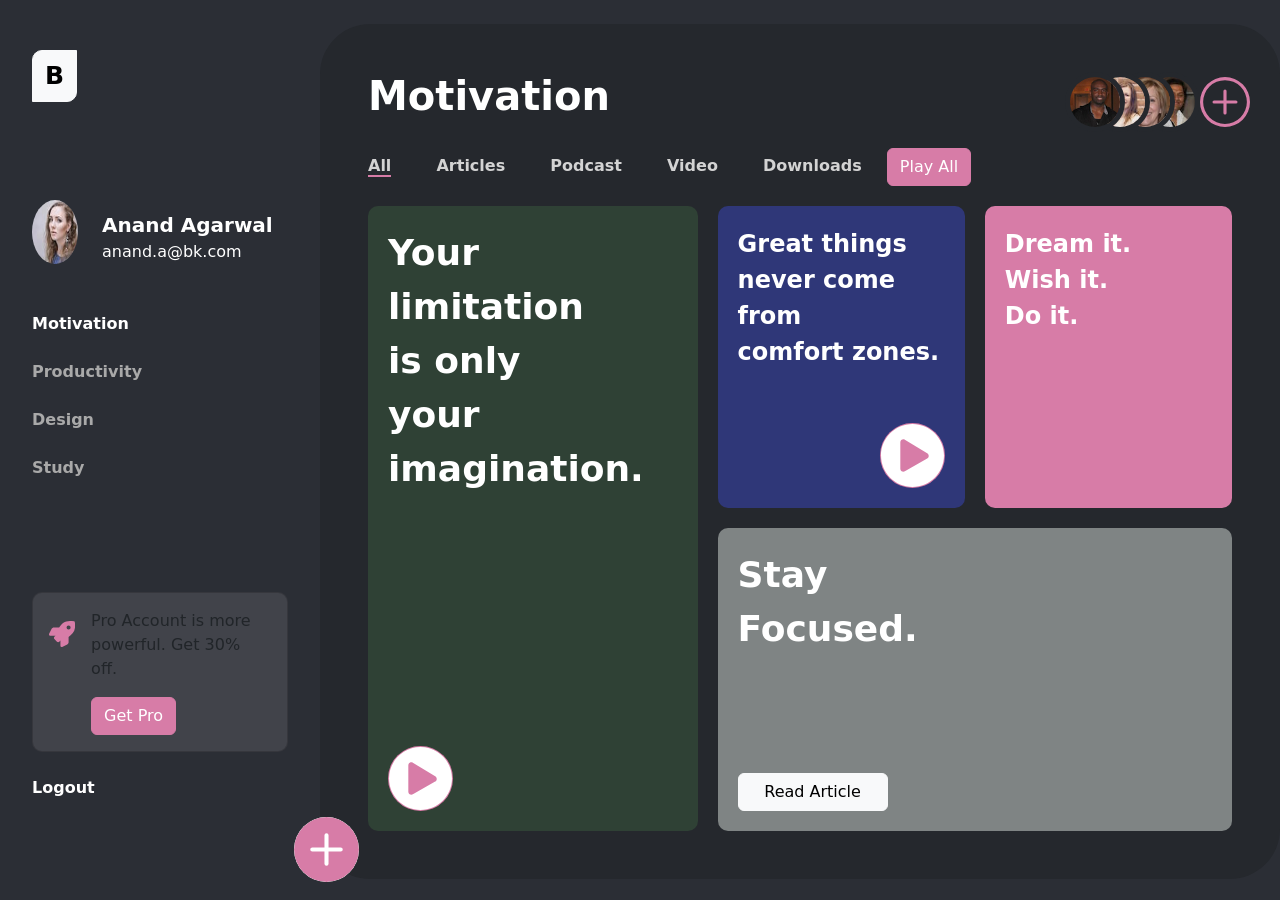
==== index.html @ 62f1b7c0 "first version" ====
<!doctype html>
<html lang="en">
  <head>
    <!-- Required meta tags -->
    <meta charset="utf-8">
    <meta name="viewport" content="width=device-width, initial-scale=1">

    <!-- Bootstrap CSS -->
    <link href="https://cdn.jsdelivr.net/npm/bootstrap@5.0.1/dist/css/bootstrap.min.css" rel="stylesheet" integrity="sha384-+0n0xVW2eSR5OomGNYDnhzAbDsOXxcvSN1TPprVMTNDbiYZCxYbOOl7+AMvyTG2x" crossorigin="anonymous">
    <!-- FontAwesome -->
    <link rel="stylesheet" type="text/css" href="all.css">
    <!-- custom CSS -->
    <link rel="stylesheet" type="text/css" href="index.css">

    <title>SocialComment</title>
  </head>
  <body>
  	<div class="container-fluid">
  		<div class="row">
  			<aside class="col-lg-3">
  				<button class="btn btn-light" id="logo">B</button>
  				<div id="user-profile" class="row my-5">
  					<img src="img1.jpg" alt="img1" class="col-lg-3 img-fluid">
  					<div class="col-lg-9">
  						<p>Anand Agarwal</p>
  						<a href="mailto:anand.a@bk.com">anand.a@bk.com</a>
  					</div>
  				</div>
  				<nav id="side-nav">
  					<div class="row my-4">
  						<a href="#" class="active">Motivation</a>
  					</div>
  					<div class="row my-4">
  						<a href="#">Productivity</a>
  						<!-- <button class="btn btn-primary">New Added</button> -->
  					</div>
  					<div class="row my-4">
  						<a href="#">Design</a>
  					</div>
  					<div class="row my-4">
  						<a href="#">Study</a>
  					</div>
  				</nav>
  				<div class="card" id="pro-card">
  					<svg aria-hidden="true" focusable="false" data-prefix="fas" data-icon="rocket" class="svg-inline--fa fa-rocket fa-w-16" role="img" xmlns="http://www.w3.org/2000/svg" viewBox="0 0 512 512"><path fill="currentColor" d="M505.12019,19.09375c-1.18945-5.53125-6.65819-11-12.207-12.1875C460.716,0,435.507,0,410.40747,0,307.17523,0,245.26909,55.20312,199.05238,128H94.83772c-16.34763.01562-35.55658,11.875-42.88664,26.48438L2.51562,253.29688A28.4,28.4,0,0,0,0,264a24.00867,24.00867,0,0,0,24.00582,24H127.81618l-22.47457,22.46875c-11.36521,11.36133-12.99607,32.25781,0,45.25L156.24582,406.625c11.15623,11.1875,32.15619,13.15625,45.27726,0l22.47457-22.46875V488a24.00867,24.00867,0,0,0,24.00581,24,28.55934,28.55934,0,0,0,10.707-2.51562l98.72834-49.39063c14.62888-7.29687,26.50776-26.5,26.50776-42.85937V312.79688c72.59753-46.3125,128.03493-108.40626,128.03493-211.09376C512.07526,76.5,512.07526,51.29688,505.12019,19.09375ZM384.04033,168A40,40,0,1,1,424.05,128,40.02322,40.02322,0,0,1,384.04033,168Z"></path></svg>
  					<div class="card-body">
	  					<div class="card-text">Pro Account is more powerful. Get 30% off.</div>
	  					<a class="btn btn-primary" href="#">Get Pro</a>
  					</div>
  				</div>
  				<div class="row my-4">
  					<a id="logout" href="#">Logout</a>
  				</div>
  			</aside>
  			<main class="col-lg-9 mt-4" id="main">
  				<div class="row">
  					<h1 id="title" class="col-lg-6">Motivation</h1>
  					<div class="col-lg-6" id="shared-users">
  						<img src="img2.jpg" class="img-fluid">
  						<img src="img3.jpg" class="img-fluid">
  						<img src="img4.jpg" class="img-fluid">
  						<img src="img5.jpg" class="img-fluid">
  						<svg xmlns="http://www.w3.org/2000/svg" fill="currentColor" class="bi bi-plus-circle" viewBox="0 0 16 16" id="add-shared-user">
						  <path d="M8 15A7 7 0 1 1 8 1a7 7 0 0 1 0 14zm0 1A8 8 0 1 0 8 0a8 8 0 0 0 0 16z"/>
						  <path d="M8 4a.5.5 0 0 1 .5.5v3h3a.5.5 0 0 1 0 1h-3v3a.5.5 0 0 1-1 0v-3h-3a.5.5 0 0 1 0-1h3v-3A.5.5 0 0 1 8 4z"/>
						</svg>
  					</div>
  				</div>
  				<nav id="top-nav">
  					<a href="#" class="active">All</a>
  					<a href="#">Articles</a>
  					<a href="#">Podcast</a>
  					<a href="#">Video</a>
  					<a href="#">Downloads</a>
  					<button class="btn btn-primary">Play All</button>
  				</nav>
  				<div id="content">
	  				<div id="green">
	  					<p>Your<br> limitation<br> is only<br> your<br> imagination.</p>
	  					<svg aria-hidden="true" focusable="false" data-prefix="fas" data-icon="play-circle" class="svg-inline--fa fa-play-circle fa-w-16" role="img" xmlns="http://www.w3.org/2000/svg" viewBox="0 0 512 512"><path fill="currentColor" d="M256 8C119 8 8 119 8 256s111 248 248 248 248-111 248-248S393 8 256 8zm115.7 272l-176 101c-15.8 8.8-35.7-2.5-35.7-21V152c0-18.4 19.8-29.8 35.7-21l176 107c16.4 9.2 16.4 32.9 0 42z"></path></svg>
	  				</div>
	  				<div id="blue">
	  					<p>Great things<br> never come from<br> comfort zones.</p>
	  					<svg aria-hidden="true" focusable="false" data-prefix="fas" data-icon="play-circle" class="svg-inline--fa fa-play-circle fa-w-16" role="img" xmlns="http://www.w3.org/2000/svg" viewBox="0 0 512 512"><path fill="currentColor" d="M256 8C119 8 8 119 8 256s111 248 248 248 248-111 248-248S393 8 256 8zm115.7 272l-176 101c-15.8 8.8-35.7-2.5-35.7-21V152c0-18.4 19.8-29.8 35.7-21l176 107c16.4 9.2 16.4 32.9 0 42z"></path></svg>
	  				</div>
	  				<div id="pink">
	  					<p>Dream it.<br> Wish it.<br> Do it.</p>
	  				</div>
	  				<div id="gray">
	  					<p>Stay<br> Focused.</p>
	  					<button class="btn btn-light">Read Article</button>
	  				</div>
	  			</div>
  			</main>
  			<svg xmlns="http://www.w3.org/2000/svg" fill="currentColor" class="bi bi-plus-circle-fill" viewBox="0 0 16 16" id="add-button">
	 			<path d="M16 8A8 8 0 1 1 0 8a8 8 0 0 1 16 0zM8.5 4.5a.5.5 0 0 0-1 0v3h-3a.5.5 0 0 0 0 1h3v3a.5.5 0 0 0 1 0v-3h3a.5.5 0 0 0 0-1h-3v-3z"/>
			</svg>
  		</div>
  	</div>
    <!-- Option 1: Bootstrap Bundle with Popper -->
    <script src="https://cdn.jsdelivr.net/npm/bootstrap@5.0.1/dist/js/bootstrap.bundle.min.js" integrity="sha384-gtEjrD/SeCtmISkJkNUaaKMoLD0//ElJ19smozuHV6z3Iehds+3Ulb9Bn9Plx0x4" crossorigin="anonymous"></script>
  </body>
</html>
---- index.css ----
body {
	background-color: rgb(43,46,53);
	border-radius: 10px;
	color: white;
	/*font-family: --bs-font-sans-serif, Arial, Verdana, Helvetica;*/
}
aside.col-lg-3 {
	padding: 0 2em;
}

#logo {
	margin: 50px 10px 50px 0px;
	border-radius: 10px 0px 10px 0px;
	font-size: 25px;
	font-weight: bold;
}

#user-profile img {
	border-radius: 50%;
}

#user-profile p {
	margin-bottom: 0;
	margin-top: 10px;
	font-weight: bold;
	font-size: 20px;
}

#user-profile a {
	text-decoration: none;
	color: white;
	display: inline;
}
#user-profile a:hover {
	text-decoration: underline;
}

#side-nav a,
#logout {
	text-decoration: none;
	color: darkgray;
	font-weight: bold;
}
#side-nav a.active {
	color: white;
}
#side-nav a:hover,
#logout {
	color: white;
}

#pro-card {
	background-color: rgb(65,67,74);
	border-radius: 10px;
	display: flex;
	flex-direction: row;
	margin-top: 7em;
}
#pro-card svg {
	height: 50px;
	width: auto;
	margin: 1em 0 auto 1em;
	color: rgb(215,124,167);
}
#pro-card a {
	margin-top: 1em;
}

main#main {
	background-color: rgb(37,40,45);
	padding: 3em;
	border-radius: 50px;
	height: 95vh;
	display: grid;
	grid-template-columns: 1fr;
	grid-template-rows: 2fr 1fr 17fr;
}

#shared-users img {
	border-radius: 50%;
	border: 5px solid rgb(37,40,45);
	position: absolute;
	height: 60px;
	width: auto;
	float: right;
}
#shared-users img:nth-child(1) {
	right: 155px;
	z-index: 3
}
#shared-users img:nth-child(2) {
	right: 130px;
	z-index: 2
}
#shared-users img:nth-child(3) {
	right: 105px;
	z-index: 1
}
#shared-users img:nth-child(4) {
	right: 80px;
	z-index: 0
}
#add-shared-user {
	color: rgb(215,124,167);
	height: 50px;
	width: 50px;
	position: absolute;
	right: 30px;
	margin-top: 5px;
}
#top-nav {
	margin-left: -20px;
}
#top-nav a {
	text-decoration: none;
	color: lightgray;
	margin: 0px 20px; 
	font-weight: bold;
}
#top-nav a:hover,
#top-nav a.active {
	border-bottom: 2px solid rgb(215,124,167);
}


#green {
	background-color: rgb(47,65,53);
	grid-row: 1/3;
}
#green p{
	margin: 20px;
	font-size: 36px;
}
#green svg {
	margin: 20px;
}
#blue svg {
	position: absolute;
	right: 0;
	bottom: 0;
	margin: 20px;
}
#green svg,
#blue svg {
	width: 65px;
	background-color: rgb(215,124,167);
	border-radius: 50%;
	border: 0px solid rgb(215,124,167);
}
#blue {
	background-color: rgb(47,55,120);
	grid-column: 2/3;
	position: relative;
}
#pink {
	background-color: rgb(215,124,167);
	grid-column: 3/4;
}
#blue p,
#pink p {
	margin: 20px;
	font-size: 24px;
}
#gray {
	background-color: rgb(127,132,132);
	grid-column: 2/4;
}
#gray p {
	margin: 20px;
	font-size: 36px;
}
#gray button {
	margin: 20px;
	width: 150px;
}
#content {
	display: grid;
	grid-template-columns: 4fr 3fr 3fr;
	grid-template-rows: 1fr 1fr;
	grid-gap: 20px;

	position: relative;
	overflow: scroll;
	margin-top: 20px;
}
#content div {
	border-radius: 10px;
	font-weight: bold;
	display: flex;
	justify-content: space-between;
	flex-direction: column;
}
h1#title {
	font-weight: bolder;
}
.btn-primary,
.btn-primary:hover {
	background-color: rgb(215,124,167);
	border-color: rgb(215,124,167);
}
#add-button {
	position: absolute;
	bottom: 18px;
	width: 65px;
	color: rgb(215,124,167);
	background-color: white;
	left: 23%;
	padding: 0;
	border-radius: 50%;
}
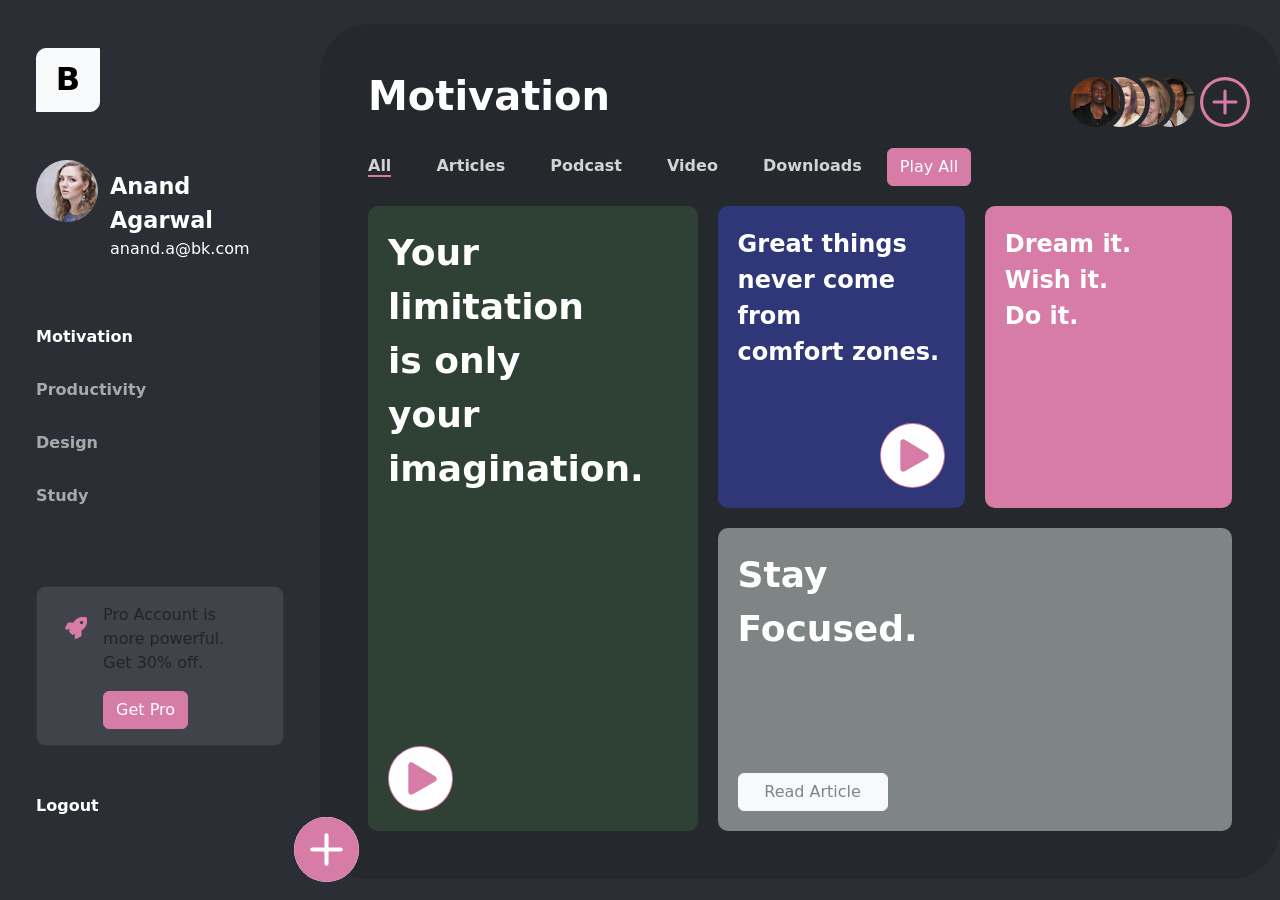
==== commit bb98b815: "fine tuning, using grid for sidebar" ====
--- a/index.html
+++ b/index.html
@@ -18,37 +18,43 @@
   	<div class="container-fluid">
   		<div class="row">
   			<aside class="col-lg-3">
-  				<button class="btn btn-light" id="logo">B</button>
-  				<div id="user-profile" class="row my-5">
-  					<img src="img1.jpg" alt="img1" class="col-lg-3 img-fluid">
+          <div class="row">
+  				  <button class="btn btn-light" id="logo">B</button>
+          </div>
+  				<div id="user-profile" class="row">
+            <div class="col-lg-3">
+  					  <img src="img1.jpg" alt="img1" class="img-fluid"> 
+            </div>    
   					<div class="col-lg-9">
   						<p>Anand Agarwal</p>
   						<a href="mailto:anand.a@bk.com">anand.a@bk.com</a>
   					</div>
   				</div>
-  				<nav id="side-nav">
-  					<div class="row my-4">
+  				<nav id="side-nav" class="row">
+  					<div class="row">
   						<a href="#" class="active">Motivation</a>
   					</div>
-  					<div class="row my-4">
+  					<div class="row">
   						<a href="#">Productivity</a>
   						<!-- <button class="btn btn-primary">New Added</button> -->
   					</div>
-  					<div class="row my-4">
+  					<div class="row">
   						<a href="#">Design</a>
   					</div>
-  					<div class="row my-4">
+  					<div class="row">
   						<a href="#">Study</a>
   					</div>
   				</nav>
-  				<div class="card" id="pro-card">
-  					<svg aria-hidden="true" focusable="false" data-prefix="fas" data-icon="rocket" class="svg-inline--fa fa-rocket fa-w-16" role="img" xmlns="http://www.w3.org/2000/svg" viewBox="0 0 512 512"><path fill="currentColor" d="M505.12019,19.09375c-1.18945-5.53125-6.65819-11-12.207-12.1875C460.716,0,435.507,0,410.40747,0,307.17523,0,245.26909,55.20312,199.05238,128H94.83772c-16.34763.01562-35.55658,11.875-42.88664,26.48438L2.51562,253.29688A28.4,28.4,0,0,0,0,264a24.00867,24.00867,0,0,0,24.00582,24H127.81618l-22.47457,22.46875c-11.36521,11.36133-12.99607,32.25781,0,45.25L156.24582,406.625c11.15623,11.1875,32.15619,13.15625,45.27726,0l22.47457-22.46875V488a24.00867,24.00867,0,0,0,24.00581,24,28.55934,28.55934,0,0,0,10.707-2.51562l98.72834-49.39063c14.62888-7.29687,26.50776-26.5,26.50776-42.85937V312.79688c72.59753-46.3125,128.03493-108.40626,128.03493-211.09376C512.07526,76.5,512.07526,51.29688,505.12019,19.09375ZM384.04033,168A40,40,0,1,1,424.05,128,40.02322,40.02322,0,0,1,384.04033,168Z"></path></svg>
-  					<div class="card-body">
-	  					<div class="card-text">Pro Account is more powerful. Get 30% off.</div>
-	  					<a class="btn btn-primary" href="#">Get Pro</a>
-  					</div>
-  				</div>
-  				<div class="row my-4">
+          <div class="row pt-5">
+    				<div class="card" id="pro-card">
+    					<svg aria-hidden="true" focusable="false" data-prefix="fas" data-icon="rocket" class="svg-inline--fa fa-rocket fa-w-16" role="img" xmlns="http://www.w3.org/2000/svg" viewBox="0 0 512 512"><path fill="currentColor" d="M505.12019,19.09375c-1.18945-5.53125-6.65819-11-12.207-12.1875C460.716,0,435.507,0,410.40747,0,307.17523,0,245.26909,55.20312,199.05238,128H94.83772c-16.34763.01562-35.55658,11.875-42.88664,26.48438L2.51562,253.29688A28.4,28.4,0,0,0,0,264a24.00867,24.00867,0,0,0,24.00582,24H127.81618l-22.47457,22.46875c-11.36521,11.36133-12.99607,32.25781,0,45.25L156.24582,406.625c11.15623,11.1875,32.15619,13.15625,45.27726,0l22.47457-22.46875V488a24.00867,24.00867,0,0,0,24.00581,24,28.55934,28.55934,0,0,0,10.707-2.51562l98.72834-49.39063c14.62888-7.29687,26.50776-26.5,26.50776-42.85937V312.79688c72.59753-46.3125,128.03493-108.40626,128.03493-211.09376C512.07526,76.5,512.07526,51.29688,505.12019,19.09375ZM384.04033,168A40,40,0,1,1,424.05,128,40.02322,40.02322,0,0,1,384.04033,168Z"></path></svg>
+    					<div class="card-body">
+  	  					<div class="card-text">Pro Account is more powerful. Get 30% off.</div>
+  	  					<a class="btn btn-primary" href="#">Get Pro</a>
+    					</div>
+    				</div>
+          </div>
+  				<div class="row">
   					<a id="logout" href="#">Logout</a>
   				</div>
   			</aside>
--- a/index.css
+++ b/index.css
@@ -1,29 +1,48 @@
+:root {
+	--pink: rgb(215,124,167);
+}
 body {
 	background-color: rgb(43,46,53);
 	border-radius: 10px;
 	color: white;
-	/*font-family: --bs-font-sans-serif, Arial, Verdana, Helvetica;*/
+	font-family: var(--bs-font-sans-serif), Arial, Verdana, Helvetica;
 }
 aside.col-lg-3 {
-	padding: 0 2em;
+	padding: 3em;
+	height: 100vh;
+	display: grid;
+	grid-template-columns: 1fr;
+	grid-template-rows: 1fr 4fr 4fr 3fr 2fr;
+}
+#logout {
+	padding-top: 3em;
+	/*padding-bottom: 3em;*/
 }
 
 #logo {
-	margin: 50px 10px 50px 0px;
 	border-radius: 10px 0px 10px 0px;
-	font-size: 25px;
-	font-weight: bold;
+	font-size: 2em;
+	font-weight: bold;
+	width: 2em;
+	height: 2em;
+	padding-bottom: 1em;
+}
+
+#user-profile {
+	padding-top: 3em;
+	padding-bottom: 1em;
 }
 
 #user-profile img {
 	border-radius: 50%;
+	padding: 0;
 }
 
 #user-profile p {
 	margin-bottom: 0;
 	margin-top: 10px;
 	font-weight: bold;
-	font-size: 20px;
+	font-size: 1.4em;
 }
 
 #user-profile a {
@@ -33,6 +52,9 @@
 }
 #user-profile a:hover {
 	text-decoration: underline;
+}
+#user-profile .col-lg-3 {
+	padding: 0;
 }
 
 #side-nav a,
@@ -40,6 +62,7 @@
 	text-decoration: none;
 	color: darkgray;
 	font-weight: bold;
+	padding-left: 0;
 }
 #side-nav a.active {
 	color: white;
@@ -54,13 +77,13 @@
 	border-radius: 10px;
 	display: flex;
 	flex-direction: row;
-	margin-top: 7em;
+	/*margin-top: 6em;*/
 }
 #pro-card svg {
 	height: 50px;
 	width: auto;
 	margin: 1em 0 auto 1em;
-	color: rgb(215,124,167);
+	color: var(--pink);
 }
 #pro-card a {
 	margin-top: 1em;
@@ -101,7 +124,7 @@
 	z-index: 0
 }
 #add-shared-user {
-	color: rgb(215,124,167);
+	color: var(--pink);
 	height: 50px;
 	width: 50px;
 	position: absolute;
@@ -119,7 +142,7 @@
 }
 #top-nav a:hover,
 #top-nav a.active {
-	border-bottom: 2px solid rgb(215,124,167);
+	border-bottom: 2px solid var(--pink);
 }
 
 
@@ -143,9 +166,9 @@
 #green svg,
 #blue svg {
 	width: 65px;
-	background-color: rgb(215,124,167);
-	border-radius: 50%;
-	border: 0px solid rgb(215,124,167);
+	background-color: var(--pink);
+	border-radius: 50%;
+	border: 0px solid var(--pink);
 }
 #blue {
 	background-color: rgb(47,55,120);
@@ -153,7 +176,7 @@
 	position: relative;
 }
 #pink {
-	background-color: rgb(215,124,167);
+	background-color: var(--pink);
 	grid-column: 3/4;
 }
 #blue p,
@@ -172,6 +195,7 @@
 #gray button {
 	margin: 20px;
 	width: 150px;
+	color: rgb(127,132,132);
 }
 #content {
 	display: grid;
@@ -194,15 +218,16 @@
 	font-weight: bolder;
 }
 .btn-primary,
+.btn-primary:focus,
 .btn-primary:hover {
-	background-color: rgb(215,124,167);
-	border-color: rgb(215,124,167);
+	background-color: var(--pink);
+	border-color: var(--pink);
 }
 #add-button {
 	position: absolute;
 	bottom: 18px;
 	width: 65px;
-	color: rgb(215,124,167);
+	color: var(--pink);
 	background-color: white;
 	left: 23%;
 	padding: 0;
